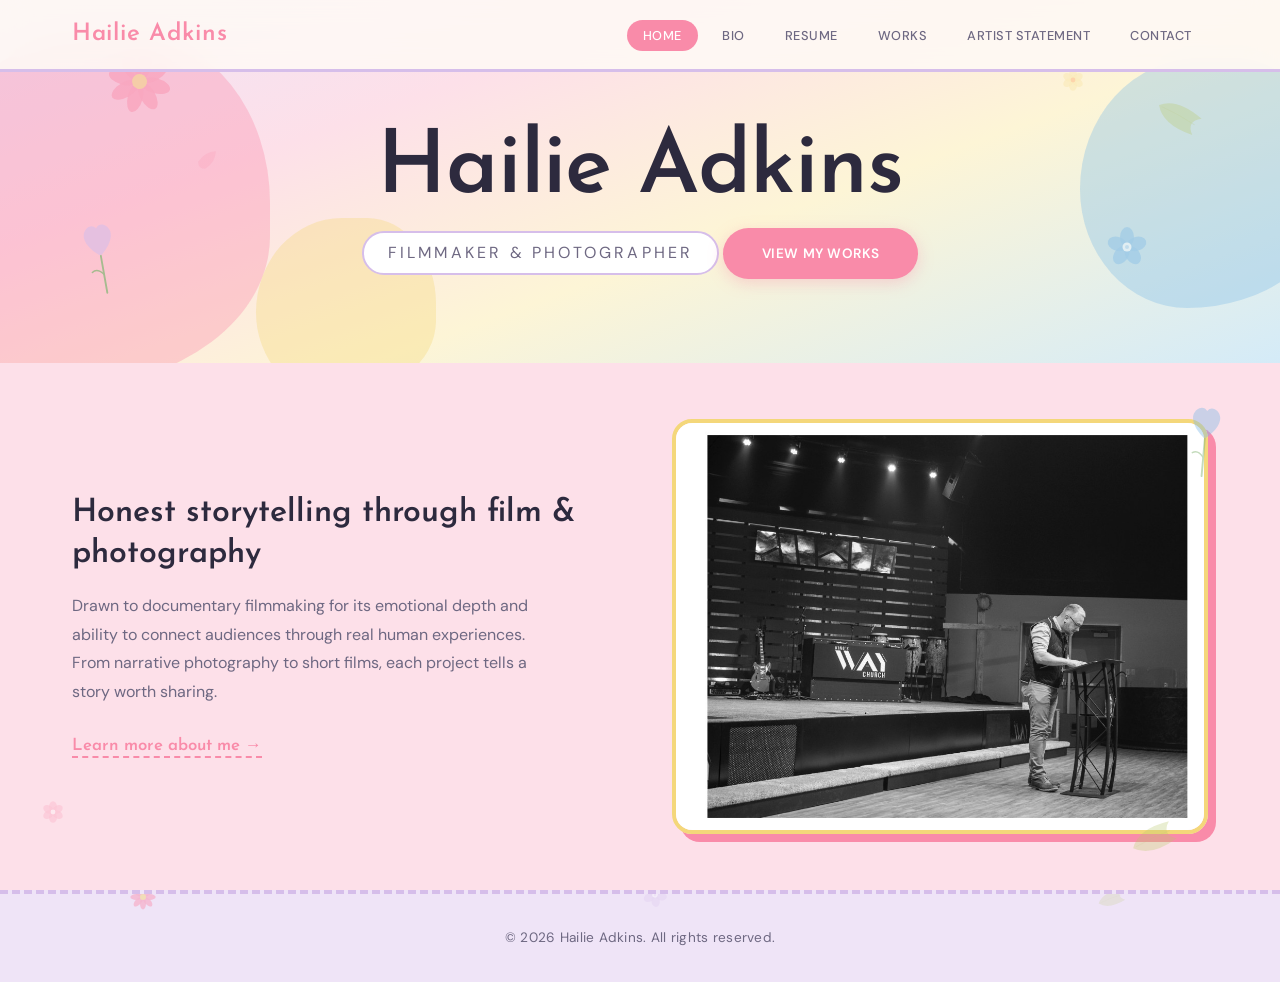
==== index.html @ 9c1417a9 "Initial commit: Hailie Adkins portfolio site Made-with: Cursor" ====
<!DOCTYPE html>
<html lang="en">
<head>
    <meta charset="UTF-8">
    <meta name="viewport" content="width=device-width, initial-scale=1.0">
    <title>Hailie Adkins — Portfolio</title>
    <link rel="preconnect" href="https://fonts.googleapis.com">
    <link rel="preconnect" href="https://fonts.gstatic.com" crossorigin>
    <link href="https://fonts.googleapis.com/css2?family=DM+Sans:wght@300;400;500;600&family=Josefin+Sans:wght@300;400;500;600;700&family=Lora:ital,wght@0,400;0,500;0,600;1,400&display=swap" rel="stylesheet">
    <link rel="icon" type="image/png" href="images/favicon.png">
    <link rel="stylesheet" href="css/style.css">
</head>
<body>
    <nav class="nav" id="main-nav">
        <div class="nav__inner">
            <a href="index.html" class="nav__logo">Hailie Adkins</a>
            <button class="nav__toggle" id="nav-toggle" aria-label="Toggle navigation">
                <span></span><span></span><span></span>
            </button>
            <ul class="nav__links" id="nav-links">
                <li><a href="index.html" class="active">Home</a></li>
                <li><a href="bio.html">Bio</a></li>
                <li><a href="resume.html">Resume</a></li>
                <li><a href="works.html">Works</a></li>
                <li><a href="artist-statement.html">Artist Statement</a></li>
                <li><a href="contact.html">Contact</a></li>
            </ul>
        </div>
    </nav>

    <main class="main">
        <section class="hero">
            <div class="blob blob--pink hero__blob-1"></div>
            <div class="blob blob--sky hero__blob-2"></div>
            <div class="blob blob--butter hero__blob-3"></div>
            <div class="hero__content">
                <h1 class="hero__title">Hailie Adkins</h1>
                <p class="hero__subtitle">Filmmaker &amp; Photographer</p>
                <a href="works.html" class="btn btn--primary">View My Works</a>
            </div>
        </section>

        <section class="section section--pink home-intro">
            <div class="container">
                <div class="home-intro__grid">
                    <div class="home-intro__text">
                        <h2>Honest storytelling through film &amp; photography</h2>
                        <p>Drawn to documentary filmmaking for its emotional depth and ability to connect audiences through real human experiences. From narrative photography to short films, each project tells a story worth sharing.</p>
                        <a href="bio.html" class="link-arrow">Learn more about me &rarr;</a>
                    </div>
                    <div class="home-intro__image">
                        <img src="images/featured.png" alt="Little Shop of Horrors — Hailie Adkins" class="home-featured-img">
                    </div>
                </div>
            </div>
        </section>
    </main>

    <footer class="footer">
        <div class="footer__inner">
            <p>&copy; 2026 Hailie Adkins. All rights reserved.</p>
        </div>
    </footer>

    <script src="js/main.js"></script>
    <script src="js/florals.js"></script>
</body>
</html>
---- css/style.css ----
/* ============================================
   RESET & BASE
   ============================================ */
*,
*::before,
*::after {
    margin: 0;
    padding: 0;
    box-sizing: border-box;
}

:root {
    --sky: #7FB9E6;
    --lavender: #D6BEEA;
    --butter: #F4D77A;
    --matcha: #B7C96A;
    --pink: #F98BA9;
    --tangerine: #FF8F45;

    --sky-light: #d4ebf8;
    --lavender-light: #efe4f7;
    --butter-light: #fdf5d6;
    --matcha-light: #e4edcc;
    --pink-light: #fde0e9;

    --color-bg: #fef9f4;
    --color-surface: #ffffff;
    --color-text: #2d2a3e;
    --color-text-muted: #6e6882;
    --color-border: #e8d5f5;

    --font-sans: 'DM Sans', -apple-system, BlinkMacSystemFont, sans-serif;
    --font-serif: 'Lora', Georgia, serif;
    --font-display: 'Josefin Sans', sans-serif;

    --nav-height: 72px;
    --container-max: 1200px;
    --container-narrow: 800px;
    --radius: 20px;
    --radius-sm: 12px;
    --radius-pill: 50px;

    --transition: 0.3s cubic-bezier(0.4, 0, 0.2, 1);
}

html {
    font-size: 16px;
    scroll-behavior: smooth;
}

body {
    font-family: var(--font-sans);
    color: var(--color-text);
    background-color: var(--color-bg);
    line-height: 1.7;
    -webkit-font-smoothing: antialiased;
}

img {
    max-width: 100%;
    display: block;
}

a {
    color: var(--color-text);
    text-decoration: none;
    transition: color var(--transition);
}

h1, h2, h3, h4 {
    font-family: var(--font-serif);
    font-weight: 400;
    line-height: 1.3;
}

/* ============================================
   UTILITIES
   ============================================ */
.container {
    width: 100%;
    max-width: var(--container-max);
    margin: 0 auto;
    padding: 0 2rem;
}

.section {
    padding: 3.5rem 0;
}

.btn {
    display: inline-block;
    padding: 0.9rem 2.4rem;
    font-family: var(--font-sans);
    font-size: 0.85rem;
    font-weight: 600;
    letter-spacing: 0.04em;
    text-transform: uppercase;
    border: none;
    cursor: pointer;
    border-radius: var(--radius-pill);
    transition: all var(--transition);
}

.btn--primary {
    background: var(--pink);
    color: #fff;
    box-shadow: 0 4px 15px rgba(249, 139, 169, 0.35);
}

.btn--primary:hover {
    background: #e87a98;
    color: #fff;
    transform: translateY(-2px);
    box-shadow: 0 6px 20px rgba(249, 139, 169, 0.45);
}

.link-arrow {
    font-family: var(--font-display);
    font-size: 1.05rem;
    font-weight: 600;
    color: var(--pink);
    border-bottom: 2px dashed var(--pink);
    padding-bottom: 2px;
}

.link-arrow:hover {
    color: #e87a98;
    border-bottom-color: #e87a98;
}

/* ============================================
   DECORATIVE BLOBS (CSS only)
   ============================================ */
.blob {
    position: absolute;
    border-radius: 50% 40% 60% 45% / 55% 50% 45% 50%;
    opacity: 0.35;
    pointer-events: none;
    z-index: 0;
}

.blob--pink { background: var(--pink); }
.blob--sky { background: var(--sky); }
.blob--butter { background: var(--butter); }
.blob--lavender { background: var(--lavender); }
.blob--matcha { background: var(--matcha); }

/* ============================================
   DECORATIVE FLORALS
   ============================================ */
.floral {
    position: absolute;
    pointer-events: none;
    z-index: 0;
}

.floral svg {
    display: block;
}

/* Sizes */
.floral--sm { width: 30px; height: 30px; }
.floral--md { width: 50px; height: 50px; }
.floral--lg { width: 75px; height: 75px; }
.floral--xl { width: 100px; height: 100px; }

.floral--sm svg,
.floral--md svg,
.floral--lg svg,
.floral--xl svg {
    width: 100%;
    height: 100%;
}

/* Gentle float animation */
.floral--float {
    animation: floralFloat 6s ease-in-out infinite;
}

.floral--float-delay {
    animation: floralFloat 7s ease-in-out infinite 2s;
}

.floral--float-slow {
    animation: floralFloat 9s ease-in-out infinite 1s;
}

@keyframes floralFloat {
    0%, 100% { transform: translate(0, 0) rotate(0deg); }
    25% { transform: translate(4px, -8px) rotate(5deg); }
    50% { transform: translate(-3px, -4px) rotate(-3deg); }
    75% { transform: translate(5px, -6px) rotate(4deg); }
}

/* Spin variant for daisies */
.floral--spin {
    animation: floralSpin 20s linear infinite;
}

@keyframes floralSpin {
    from { transform: rotate(0deg); }
    to { transform: rotate(360deg); }
}

/* Opacity variants */
.floral--faint { opacity: 0.3; }
.floral--soft { opacity: 0.5; }
.floral--vivid { opacity: 0.75; }

/* ============================================
   NAVIGATION
   ============================================ */
.nav {
    position: fixed;
    top: 0;
    left: 0;
    right: 0;
    height: var(--nav-height);
    background: rgba(254, 249, 244, 0.9);
    backdrop-filter: blur(14px);
    -webkit-backdrop-filter: blur(14px);
    border-bottom: 3px solid var(--lavender);
    z-index: 1000;
}

.nav__inner {
    max-width: var(--container-max);
    margin: 0 auto;
    padding: 0 2rem;
    height: 100%;
    display: flex;
    align-items: center;
    justify-content: space-between;
}

.nav__logo {
    font-family: var(--font-display);
    font-size: 1.5rem;
    font-weight: 600;
    letter-spacing: 0.03em;
    color: var(--pink);
}

.nav__logo:hover {
    color: #e87a98;
}

.nav__links {
    list-style: none;
    display: flex;
    gap: 0.5rem;
}

.nav__links a {
    font-size: 0.8rem;
    font-weight: 500;
    letter-spacing: 0.04em;
    text-transform: uppercase;
    color: var(--color-text-muted);
    padding: 0.45rem 1rem;
    border-radius: var(--radius-pill);
    transition: all var(--transition);
}

.nav__links a:hover {
    background: var(--pink-light);
    color: var(--color-text);
}

.nav__links a.active {
    background: var(--pink);
    color: #fff;
}

.nav__toggle {
    display: none;
    background: none;
    border: none;
    cursor: pointer;
    width: 28px;
    height: 20px;
    position: relative;
    z-index: 1001;
}

.nav__toggle span {
    display: block;
    width: 100%;
    height: 2px;
    background: var(--color-text);
    border-radius: 2px;
    position: absolute;
    left: 0;
    transition: all var(--transition);
}

.nav__toggle span:nth-child(1) { top: 0; }
.nav__toggle span:nth-child(2) { top: 50%; transform: translateY(-50%); }
.nav__toggle span:nth-child(3) { bottom: 0; }

.nav__toggle.open span:nth-child(1) {
    top: 50%;
    transform: translateY(-50%) rotate(45deg);
}
.nav__toggle.open span:nth-child(2) { opacity: 0; }
.nav__toggle.open span:nth-child(3) {
    bottom: 50%;
    transform: translateY(50%) rotate(-45deg);
}

/* ============================================
   HERO
   ============================================ */
.hero {
    display: flex;
    align-items: center;
    justify-content: center;
    text-align: center;
    padding: calc(var(--nav-height) + 3rem) 2rem 3rem;
    position: relative;
    overflow: hidden;
    background: linear-gradient(160deg, var(--lavender-light) 0%, var(--pink-light) 30%, var(--butter-light) 60%, var(--sky-light) 100%);
}

.hero__blob-1 {
    width: 350px;
    height: 350px;
    top: 10%;
    left: -80px;
    animation: floatBlob 8s ease-in-out infinite;
}

.hero__blob-2 {
    width: 250px;
    height: 250px;
    bottom: 15%;
    right: -50px;
    animation: floatBlob 10s ease-in-out infinite reverse;
}

.hero__blob-3 {
    width: 180px;
    height: 180px;
    top: 60%;
    left: 20%;
    animation: floatBlob 12s ease-in-out infinite 2s;
}

@keyframes floatBlob {
    0%, 100% { transform: translate(0, 0) rotate(0deg); }
    33% { transform: translate(20px, -15px) rotate(5deg); }
    66% { transform: translate(-10px, 10px) rotate(-3deg); }
}

.hero__content {
    position: relative;
    z-index: 1;
}

.hero__title {
    font-family: var(--font-display);
    font-size: clamp(3rem, 8vw, 5.5rem);
    font-weight: 600;
    color: var(--color-text);
    margin-bottom: 0.4rem;
    line-height: 1.15;
    letter-spacing: -0.01em;
}

.hero__subtitle {
    font-family: var(--font-sans);
    font-size: 1rem;
    color: var(--color-text-muted);
    letter-spacing: 0.2em;
    text-transform: uppercase;
    font-weight: 400;
    margin-bottom: 2.5rem;
    background: var(--color-surface);
    display: inline-block;
    padding: 0.4rem 1.5rem;
    border-radius: var(--radius-pill);
    border: 2px solid var(--lavender);
}

/* ============================================
   COLORED SECTIONS
   ============================================ */
.section--pink {
    background: var(--pink-light);
}

.section--sky {
    background: var(--sky-light);
}

.section--lavender {
    background: var(--lavender-light);
}

.section--butter {
    background: var(--butter-light);
}

.section--matcha {
    background: var(--matcha-light);
}

/* ============================================
   HOME INTRO
   ============================================ */
.home-intro {
    position: relative;
    overflow: hidden;
}

.home-intro__grid {
    display: grid;
    grid-template-columns: 1fr 1fr;
    gap: 4rem;
    align-items: center;
}

.home-intro__text h2 {
    font-family: var(--font-display);
    font-size: 2rem;
    font-weight: 600;
    margin-bottom: 1rem;
    color: var(--color-text);
}

.home-intro__text p {
    color: var(--color-text-muted);
    margin-bottom: 1.5rem;
    max-width: 480px;
    font-size: 1rem;
    line-height: 1.8;
}

.home-featured-img {
    width: 100%;
    border-radius: var(--radius);
    object-fit: cover;
    max-height: 500px;
    border: 4px solid var(--butter);
    box-shadow: 8px 8px 0 var(--pink);
}

/* ============================================
   PAGE HEADER
   ============================================ */
.page-header {
    padding-top: calc(var(--nav-height) + 3rem);
    padding-bottom: 1rem;
    text-align: center;
    position: relative;
    overflow: hidden;
}

.page-header h1 {
    font-family: var(--font-display);
    font-size: clamp(2.4rem, 5vw, 3.5rem);
    font-weight: 600;
    letter-spacing: 0.01em;
    color: var(--color-text);
    position: relative;
    z-index: 1;
    display: inline-block;
}

.page-header h1::after {
    content: '';
    position: absolute;
    bottom: 5px;
    left: -5%;
    width: 110%;
    height: 14px;
    background: var(--butter);
    border-radius: 4px;
    z-index: -1;
    opacity: 0.7;
}

/* ============================================
   BIO
   ============================================ */
.bio-layout {
    display: grid;
    grid-template-columns: 1fr 1.4fr;
    gap: 4rem;
    align-items: stretch;
}

.bio-layout__image {
    display: flex;
}

.bio-portrait-img {
    width: 100%;
    height: 100%;
    border-radius: var(--radius);
    object-fit: cover;
    border: 4px solid var(--lavender);
    box-shadow: 8px 8px 0 var(--sky);
}

.bio-layout__text {
    background: var(--color-surface);
    padding: 2.5rem;
    border-radius: var(--radius);
    border: 2px solid var(--lavender);
}

.bio-layout__text p {
    margin-bottom: 1.2rem;
    color: var(--color-text-muted);
    line-height: 1.8;
}

.bio-lead {
    font-size: 1.15rem;
    color: var(--color-text) !important;
    line-height: 1.8;
}

/* ============================================
   RESUME
   ============================================ */
.resume-container {
    max-width: var(--container-narrow);
}

.resume-section {
    margin-bottom: 3rem;
    background: var(--color-surface);
    padding: 2rem 2.5rem;
    border-radius: var(--radius);
    border: 2px solid var(--color-border);
}

.resume-section:nth-child(1) { border-color: var(--sky); }
.resume-section:nth-child(2) { border-color: var(--pink); }
.resume-section:nth-child(3) { border-color: var(--butter); }
.resume-section:nth-child(4) { border-color: var(--matcha); }
.resume-section:nth-child(5) { border-color: var(--lavender); }

.resume-section h2 {
    font-family: var(--font-display);
    font-size: 1.6rem;
    font-weight: 600;
    margin-bottom: 1.5rem;
    padding-bottom: 0.75rem;
    border-bottom: 3px dashed var(--lavender);
}

.resume-item {
    margin-bottom: 1.8rem;
}

.resume-item:last-child {
    margin-bottom: 0;
}

.resume-item__header {
    display: flex;
    justify-content: space-between;
    align-items: baseline;
    flex-wrap: wrap;
    gap: 0.5rem;
}

.resume-item__header h3 {
    font-family: var(--font-sans);
    font-size: 1rem;
    font-weight: 600;
}

.resume-item__date {
    font-size: 0.82rem;
    color: #fff;
    background: var(--lavender);
    padding: 0.15rem 0.7rem;
    border-radius: var(--radius-pill);
}

.resume-item__org {
    font-size: 0.88rem;
    color: var(--color-text-muted);
    margin-bottom: 0.3rem;
}

.resume-item p:last-child {
    font-size: 0.9rem;
    color: var(--color-text-muted);
}

.resume-list {
    list-style: none;
    padding: 0;
    margin: 0.5rem 0 0;
}

.resume-list li {
    position: relative;
    padding-left: 1.2rem;
    font-size: 0.9rem;
    color: var(--color-text-muted);
    line-height: 1.7;
}

.resume-list li::before {
    content: "•";
    position: absolute;
    left: 0;
    color: var(--pink);
    font-weight: 600;
}

.skills-grid {
    display: flex;
    flex-wrap: wrap;
    gap: 0.6rem;
}

.skill-tag {
    padding: 0.45rem 1.1rem;
    font-size: 0.82rem;
    font-weight: 500;
    letter-spacing: 0.02em;
    border-radius: var(--radius-pill);
    color: var(--color-text);
}

.skill-tag:nth-child(5n+1) { background: var(--sky-light); border: 2px solid var(--sky); }
.skill-tag:nth-child(5n+2) { background: var(--pink-light); border: 2px solid var(--pink); }
.skill-tag:nth-child(5n+3) { background: var(--butter-light); border: 2px solid var(--butter); }
.skill-tag:nth-child(5n+4) { background: var(--matcha-light); border: 2px solid var(--matcha); }
.skill-tag:nth-child(5n+5) { background: var(--lavender-light); border: 2px solid var(--lavender); }

/* ============================================
   WORKS PAGE
   ============================================ */
.works-tabs {
    display: flex;
    gap: 0.5rem;
    margin-bottom: 3rem;
    justify-content: center;
}

.works-tab {
    padding: 0.7rem 2rem;
    background: var(--color-surface);
    border: 2px solid var(--lavender);
    font-family: var(--font-display);
    font-size: 1.05rem;
    font-weight: 600;
    letter-spacing: 0.03em;
    color: var(--color-text-muted);
    cursor: pointer;
    border-radius: var(--radius-pill);
    transition: all var(--transition);
}

.works-tab:hover {
    background: var(--lavender-light);
    color: var(--color-text);
}

.works-tab.active {
    background: var(--lavender);
    color: #fff;
    border-color: var(--lavender);
}

.works-panel {
    display: none;
}

.works-panel.active {
    display: block;
}

/* Gallery Grid — Polaroid Style */
.gallery-grid {
    display: flex;
    flex-wrap: wrap;
    gap: 3rem;
    justify-content: center;
    padding: 1rem 0;
}

.gallery-card {
    cursor: pointer;
    background: #fff;
    padding: 12px 12px 0 12px;
    width: 320px;
    border: none;
    border-radius: 4px;
    box-shadow:
        0 1px 3px rgba(0,0,0,0.08),
        0 6px 20px rgba(0,0,0,0.06);
    transition: all var(--transition);
    position: relative;
}

.gallery-card:nth-child(1) {
    transform: rotate(-2deg);
}

.gallery-card:nth-child(2) {
    transform: rotate(1.5deg);
}

.gallery-card:hover {
    transform: rotate(0deg) translateY(-8px) scale(1.02);
    box-shadow:
        0 4px 8px rgba(0,0,0,0.1),
        0 16px 40px rgba(0,0,0,0.12);
}

.gallery-card__image {
    overflow: hidden;
    border-radius: 2px;
}

.gallery-card__image img {
    width: 100%;
    height: 280px;
    object-fit: cover;
    display: block;
    transition: transform var(--transition);
}

.gallery-card:hover .gallery-card__image img {
    transform: scale(1.03);
}

.gallery-card__info {
    padding: 1rem 0.3rem 1.4rem;
    text-align: center;
    min-height: 80px;
}

.gallery-card__info h3 {
    font-family: var(--font-display);
    font-size: 1.05rem;
    font-weight: 600;
    margin-bottom: 0.25rem;
    color: var(--color-text);
}

.gallery-card__info p {
    font-size: 0.8rem;
    color: var(--color-text-muted);
    line-height: 1.5;
}

.gallery-card.active {
    box-shadow:
        0 0 0 3px var(--pink),
        0 8px 30px rgba(249, 139, 169, 0.25);
}

/* Gallery Viewer (inline expand) */
.gallery-viewer {
    display: none;
    margin-top: 2.5rem;
    padding: 2rem;
    background: var(--color-surface);
    border: 3px solid var(--sky);
    border-radius: var(--radius);
    position: relative;
    animation: fadeSlideDown 0.4s ease;
}

.gallery-viewer.open {
    display: block;
}

@keyframes fadeSlideDown {
    from { opacity: 0; transform: translateY(-10px); }
    to { opacity: 1; transform: translateY(0); }
}

.gallery-viewer__close {
    position: absolute;
    top: 0.8rem;
    right: 1rem;
    background: var(--pink);
    border: none;
    width: 36px;
    height: 36px;
    border-radius: 50%;
    font-size: 1.3rem;
    cursor: pointer;
    color: #fff;
    display: flex;
    align-items: center;
    justify-content: center;
    transition: all var(--transition);
}

.gallery-viewer__close:hover {
    background: #e87a98;
    transform: rotate(90deg);
}

.gallery-viewer__title {
    font-family: var(--font-display);
    font-size: 1.4rem;
    font-weight: 600;
    margin-bottom: 1.2rem;
}

.gallery-viewer__images {
    display: flex;
    flex-wrap: wrap;
    gap: 1.5rem;
    justify-content: center;
}

.gallery-viewer__images .polaroid-thumb {
    background: #fff;
    padding: 6px 6px 28px 6px;
    border-radius: 3px;
    box-shadow: 0 2px 8px rgba(0,0,0,0.08);
    cursor: pointer;
    transition: all var(--transition);
    width: 170px;
    flex-shrink: 0;
}

.gallery-viewer__images .polaroid-thumb:nth-child(odd) {
    transform: rotate(-1.5deg);
}

.gallery-viewer__images .polaroid-thumb:nth-child(even) {
    transform: rotate(1deg);
}

.gallery-viewer__images .polaroid-thumb:hover {
    transform: rotate(0deg) scale(1.05);
    box-shadow: 0 6px 20px rgba(0,0,0,0.15);
}

.gallery-viewer__images .polaroid-thumb img {
    width: 100%;
    height: 155px;
    object-fit: cover;
    display: block;
    border-radius: 2px;
}

/* Film Grid — Film Strip Style */
.film-grid {
    display: flex;
    flex-wrap: wrap;
    gap: 2.5rem;
    justify-content: center;
}

.film-card {
    cursor: pointer;
    background: #1a1a1a;
    border-radius: 6px;
    overflow: hidden;
    width: 300px;
    transition: all var(--transition);
    box-shadow: 0 4px 20px rgba(0,0,0,0.2);
    position: relative;
}

.film-card:hover {
    transform: translateY(-6px);
    box-shadow: 0 12px 35px rgba(0,0,0,0.3);
}

/* Sprocket holes along top and bottom */
.film-card::before,
.film-card::after {
    content: '';
    position: absolute;
    left: 0;
    right: 0;
    height: 18px;
    z-index: 2;
    background:
        repeating-linear-gradient(
            90deg,
            transparent 0px,
            transparent 14px,
            #1a1a1a 14px,
            #1a1a1a 18px,
            transparent 18px,
            transparent 22px,
            rgba(255,255,255,0.12) 22px,
            rgba(255,255,255,0.12) 30px,
            transparent 30px,
            transparent 34px,
            #1a1a1a 34px,
            #1a1a1a 38px,
            transparent 38px,
            transparent 52px
        );
}

.film-card::before {
    top: 0;
}

.film-card::after {
    bottom: 0;
}

.film-card__thumbnail {
    position: relative;
    overflow: hidden;
    margin: 18px 16px 0 16px;
    border-radius: 3px;
}

.film-card__thumbnail img {
    width: 100%;
    height: 180px;
    object-fit: cover;
    display: block;
    transition: transform var(--transition);
}

.film-card:hover .film-card__thumbnail img {
    transform: scale(1.05);
}

.film-card__play {
    position: absolute;
    top: 50%;
    left: 50%;
    transform: translate(-50%, -50%);
    width: 50px;
    height: 50px;
    background: var(--pink);
    color: #fff;
    border-radius: 50%;
    display: flex;
    align-items: center;
    justify-content: center;
    font-size: 1rem;
    opacity: 0;
    transition: all var(--transition);
    box-shadow: 0 4px 15px rgba(249, 139, 169, 0.5);
    z-index: 3;
}

.film-card:hover .film-card__play {
    opacity: 1;
}

.film-card__info {
    padding: 0.8rem 1.2rem 2rem;
    color: #e0e0e0;
}

.film-card__info h3 {
    font-family: var(--font-display);
    font-size: 1.05rem;
    font-weight: 600;
    margin-bottom: 0.15rem;
    color: #fff;
}

.film-card__year {
    font-size: 0.72rem;
    color: #1a1a1a;
    background: var(--butter);
    padding: 0.15rem 0.6rem;
    border-radius: var(--radius-pill);
    font-weight: 600;
}

.film-card__info p {
    font-size: 0.8rem;
    color: #aaa;
    margin-top: 0.4rem;
}

.film-card__role {
    font-size: 0.75rem;
    color: #888;
    font-style: italic;
}

.film-card.active {
    box-shadow:
        0 0 0 3px var(--pink),
        0 8px 30px rgba(249, 139, 169, 0.3);
}

/* Film Viewer (inline expand) */
.film-viewer {
    display: none;
    margin-top: 2.5rem;
    padding: 2rem;
    background: var(--color-surface);
    border: 3px solid var(--butter);
    border-radius: var(--radius);
    position: relative;
    animation: fadeSlideDown 0.4s ease;
}

.film-viewer.open {
    display: block;
}

.film-viewer__close {
    position: absolute;
    top: 0.8rem;
    right: 1rem;
    background: var(--pink);
    border: none;
    width: 36px;
    height: 36px;
    border-radius: 50%;
    font-size: 1.3rem;
    cursor: pointer;
    color: #fff;
    display: flex;
    align-items: center;
    justify-content: center;
    transition: all var(--transition);
}

.film-viewer__close:hover {
    background: #e87a98;
    transform: rotate(90deg);
}

.film-viewer__title {
    font-family: var(--font-display);
    font-size: 1.4rem;
    font-weight: 600;
    margin-bottom: 0.3rem;
}

.film-viewer__description {
    color: var(--color-text-muted);
    margin-bottom: 1.2rem;
}

.film-viewer__embed video {
    width: 100%;
    max-width: 800px;
    border-radius: var(--radius-sm);
    border: 3px solid var(--lavender);
}

/* ============================================
   ARTIST STATEMENT
   ============================================ */
.statement-container {
    max-width: var(--container-narrow);
}

.statement-quote {
    font-family: var(--font-serif);
    font-size: 1.6rem;
    font-style: italic;
    color: var(--color-text);
    background: var(--color-surface);
    border: 3px solid var(--pink);
    border-radius: var(--radius);
    padding: 2rem 2.5rem;
    margin-bottom: 2.5rem;
    position: relative;
    box-shadow: 6px 6px 0 var(--pink-light);
}

.statement-body {
    background: var(--color-surface);
    padding: 2.5rem;
    border-radius: var(--radius);
    border: 2px solid var(--lavender);
}

.statement-body p {
    color: var(--color-text-muted);
    margin-bottom: 1.5rem;
    font-size: 1.02rem;
    line-height: 1.9;
    text-indent: 2rem;
}

.statement-body p:last-child {
    margin-bottom: 0;
}

/* ============================================
   CONTACT
   ============================================ */
.contact-layout {
    display: grid;
    grid-template-columns: 1fr 1.2fr;
    gap: 3rem;
    align-items: start;
}

.contact-info {
    background: var(--color-surface);
    padding: 2.5rem;
    border-radius: var(--radius);
    border: 3px solid var(--sky);
    box-shadow: 6px 6px 0 var(--sky-light);
}

.contact-info h2 {
    font-family: var(--font-display);
    font-size: 1.8rem;
    font-weight: 600;
    margin-bottom: 0.8rem;
}

.contact-info > p {
    color: var(--color-text-muted);
    margin-bottom: 2rem;
}

.contact-details {
    display: flex;
    flex-direction: column;
    gap: 1.2rem;
}

.contact-detail strong {
    display: block;
    font-size: 0.75rem;
    letter-spacing: 0.08em;
    text-transform: uppercase;
    color: #fff;
    background: var(--lavender);
    display: inline-block;
    padding: 0.1rem 0.6rem;
    border-radius: var(--radius-pill);
    margin-bottom: 0.3rem;
    font-family: var(--font-sans);
}

.contact-detail a,
.contact-detail span {
    font-size: 0.95rem;
}

.contact-form {
    background: var(--color-surface);
    padding: 2.5rem;
    border-radius: var(--radius);
    border: 3px solid var(--pink);
    box-shadow: 6px 6px 0 var(--pink-light);
    display: flex;
    flex-direction: column;
    gap: 1.3rem;
}

.form-group {
    display: flex;
    flex-direction: column;
    gap: 0.4rem;
}

.form-group label {
    font-size: 0.78rem;
    font-weight: 600;
    letter-spacing: 0.05em;
    text-transform: uppercase;
    color: var(--color-text-muted);
}

.form-group input,
.form-group textarea {
    padding: 0.8rem 1.1rem;
    border: 2px solid var(--color-border);
    border-radius: var(--radius-sm);
    background: var(--color-bg);
    font-family: var(--font-sans);
    font-size: 0.95rem;
    color: var(--color-text);
    transition: border-color var(--transition), box-shadow var(--transition);
    outline: none;
}

.form-group input:focus,
.form-group textarea:focus {
    border-color: var(--pink);
    box-shadow: 0 0 0 4px var(--pink-light);
}

.form-group textarea {
    resize: vertical;
}

.form-success {
    padding: 1rem 1.4rem;
    background: var(--matcha-light);
    border: 2px solid var(--matcha);
    border-radius: var(--radius-sm);
    color: #2d6a4f;
    font-weight: 500;
    font-size: 0.95rem;
    text-align: center;
    display: none;
}

.form-success.visible {
    display: block;
    animation: fadeIn 0.4s ease;
}

@keyframes fadeIn {
    from { opacity: 0; transform: translateY(-8px); }
    to { opacity: 1; transform: translateY(0); }
}

/* ============================================
   LIGHTBOX
   ============================================ */
.lightbox {
    display: none;
    position: fixed;
    top: 0;
    left: 0;
    width: 100%;
    height: 100%;
    background: rgba(0, 0, 0, 0.85);
    z-index: 2000;
    align-items: center;
    justify-content: center;
    cursor: zoom-out;
    animation: fadeIn 0.25s ease;
}

.lightbox.open {
    display: flex;
}

@keyframes fadeIn {
    from { opacity: 0; }
    to { opacity: 1; }
}

.lightbox__img {
    max-width: 90vw;
    max-height: 90vh;
    object-fit: contain;
    border-radius: var(--radius-sm);
    box-shadow: 0 0 60px rgba(0,0,0,0.4);
    animation: zoomIn 0.3s ease;
}

@keyframes zoomIn {
    from { transform: scale(0.9); opacity: 0; }
    to { transform: scale(1); opacity: 1; }
}

.lightbox__close {
    position: absolute;
    top: 1.5rem;
    right: 1.5rem;
    background: var(--pink);
    border: none;
    width: 44px;
    height: 44px;
    border-radius: 50%;
    font-size: 1.5rem;
    cursor: pointer;
    color: #fff;
    display: flex;
    align-items: center;
    justify-content: center;
    transition: all var(--transition);
    z-index: 2001;
}

.lightbox__close:hover {
    background: #e87a98;
    transform: rotate(90deg);
}

.lightbox__nav {
    position: absolute;
    top: 50%;
    transform: translateY(-50%);
    background: rgba(255,255,255,0.2);
    border: none;
    width: 50px;
    height: 50px;
    border-radius: 50%;
    font-size: 1.4rem;
    cursor: pointer;
    color: #fff;
    display: flex;
    align-items: center;
    justify-content: center;
    transition: all var(--transition);
}

.lightbox__nav:hover {
    background: rgba(255,255,255,0.35);
}

.lightbox__prev { left: 1.5rem; }
.lightbox__next { right: 1.5rem; }

/* ============================================
   FOOTER
   ============================================ */
.footer {
    padding: 2rem 0;
    background: var(--lavender-light);
    border-top: 4px dashed var(--lavender);
}

.footer__inner {
    max-width: var(--container-max);
    margin: 0 auto;
    padding: 0 2rem;
    text-align: center;
}

.footer p {
    font-family: var(--font-sans);
    font-size: 0.85rem;
    letter-spacing: 0.02em;
    color: var(--color-text-muted);
}

/* ============================================
   RESPONSIVE
   ============================================ */
@media (max-width: 900px) {
    .home-intro__grid {
        grid-template-columns: 1fr;
        gap: 2.5rem;
    }

    .bio-layout {
        grid-template-columns: 1fr;
        gap: 2.5rem;
    }

    .contact-layout {
        grid-template-columns: 1fr;
        gap: 2rem;
    }

    .gallery-card,
    .film-card {
        width: 280px;
    }
}

@media (max-width: 680px) {
    .nav__toggle {
        display: block;
    }

    .nav__links {
        position: fixed;
        top: 0;
        right: 0;
        width: 280px;
        height: 100vh;
        background: var(--color-bg);
        flex-direction: column;
        padding: 6rem 2rem 2rem;
        gap: 0.5rem;
        transform: translateX(100%);
        transition: transform var(--transition);
        border-left: 3px solid var(--lavender);
        z-index: 1000;
    }

    .nav__links.open {
        transform: translateX(0);
    }

    .nav__links a {
        font-size: 0.9rem;
        padding: 0.6rem 1rem;
    }

    .gallery-card,
    .film-card {
        width: 100%;
        max-width: 320px;
    }

    .gallery-card:nth-child(1),
    .gallery-card:nth-child(2) {
        transform: none;
    }

    .gallery-viewer__images .polaroid-thumb {
        width: 140px;
    }

    .section {
        padding: 3rem 0;
    }

    .lightbox__nav {
        width: 40px;
        height: 40px;
    }

    .lightbox__prev { left: 0.5rem; }
    .lightbox__next { right: 0.5rem; }
}
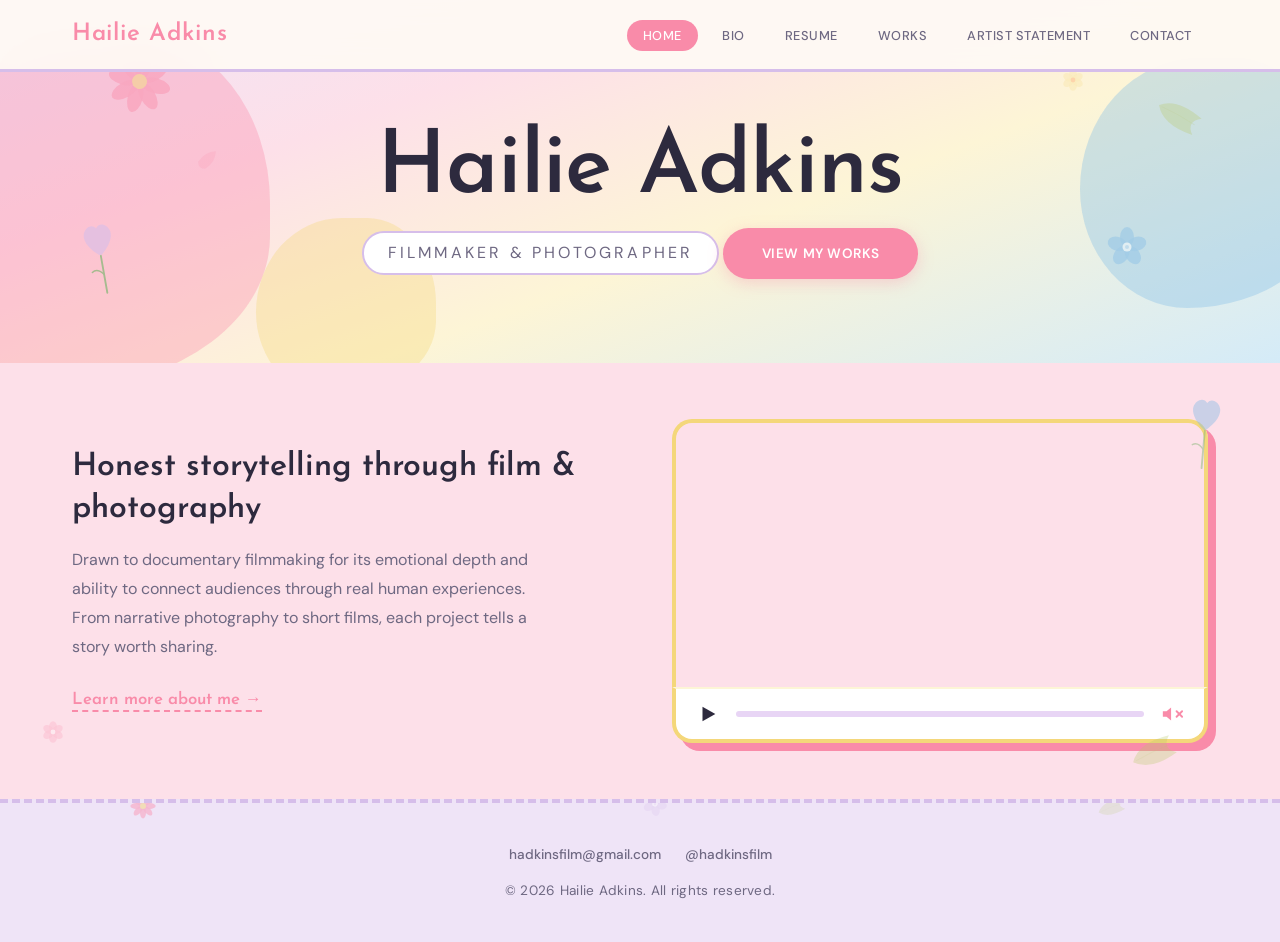
==== commit 26446cc7: "QoL update: fade-in animations, scroll-to-top, OG meta tags, footer social links, lazy loading, hove" ====
--- a/index.html
+++ b/index.html
@@ -4,6 +4,10 @@
     <meta charset="UTF-8">
     <meta name="viewport" content="width=device-width, initial-scale=1.0">
     <title>Hailie Adkins — Portfolio</title>
+    <meta name="description" content="Hailie Adkins — filmmaker and photographer based in Ashland, KY. Documentary, narrative, and photography portfolio.">
+    <meta property="og:title" content="Hailie Adkins — Portfolio">
+    <meta property="og:description" content="Filmmaker and photographer based in Ashland, KY. View my documentary, narrative, and photography work.">
+    <meta property="og:type" content="website">
     <link rel="preconnect" href="https://fonts.googleapis.com">
     <link rel="preconnect" href="https://fonts.gstatic.com" crossorigin>
     <link href="https://fonts.googleapis.com/css2?family=DM+Sans:wght@300;400;500;600&family=Josefin+Sans:wght@300;400;500;600;700&family=Lora:ital,wght@0,400;0,500;0,600;1,400&display=swap" rel="stylesheet">
@@ -40,7 +44,7 @@
             </div>
         </section>
 
-        <section class="section section--pink home-intro">
+        <section class="section section--pink home-intro fade-in">
             <div class="container">
                 <div class="home-intro__grid">
                     <div class="home-intro__text">
@@ -48,21 +52,94 @@
                         <p>Drawn to documentary filmmaking for its emotional depth and ability to connect audiences through real human experiences. From narrative photography to short films, each project tells a story worth sharing.</p>
                         <a href="bio.html" class="link-arrow">Learn more about me &rarr;</a>
                     </div>
-                    <div class="home-intro__image">
-                        <img src="images/featured.png" alt="Little Shop of Horrors — Hailie Adkins" class="home-featured-img">
+                    <div class="home-intro__video">
+                        <video id="home-reel" src="images/website_reel.mov" autoplay muted loop playsinline class="home-reel"></video>
+                        <div class="reel-controls">
+                            <button class="reel-btn" id="reel-playpause" aria-label="Play/Pause">
+                                <svg class="reel-icon reel-icon--pause" viewBox="0 0 24 24" fill="currentColor"><rect x="6" y="4" width="4" height="16" rx="1"/><rect x="14" y="4" width="4" height="16" rx="1"/></svg>
+                                <svg class="reel-icon reel-icon--play" viewBox="0 0 24 24" fill="currentColor" style="display:none"><polygon points="6,4 20,12 6,20"/></svg>
+                            </button>
+                            <div class="reel-progress-wrap" id="reel-progress-wrap">
+                                <div class="reel-progress-bar" id="reel-progress-bar"></div>
+                            </div>
+                            <button class="reel-btn reel-btn--mute" id="reel-mute" aria-label="Mute/Unmute">
+                                <svg class="reel-icon reel-icon--muted" viewBox="0 0 24 24" fill="currentColor"><polygon points="11,5 6,9 2,9 2,15 6,15 11,19"/><line x1="23" y1="9" x2="17" y2="15" stroke="currentColor" stroke-width="2" stroke-linecap="round"/><line x1="17" y1="9" x2="23" y2="15" stroke="currentColor" stroke-width="2" stroke-linecap="round"/></svg>
+                                <svg class="reel-icon reel-icon--unmuted" viewBox="0 0 24 24" fill="currentColor" style="display:none"><polygon points="11,5 6,9 2,9 2,15 6,15 11,19"/><path d="M15.54 8.46a5 5 0 010 7.07" fill="none" stroke="currentColor" stroke-width="2" stroke-linecap="round"/><path d="M19.07 4.93a10 10 0 010 14.14" fill="none" stroke="currentColor" stroke-width="2" stroke-linecap="round"/></svg>
+                            </button>
+                        </div>
                     </div>
                 </div>
             </div>
         </section>
     </main>
 
+    <button class="scroll-top" id="scroll-top" aria-label="Back to top">&uarr;</button>
+
     <footer class="footer">
         <div class="footer__inner">
+            <div class="footer__social">
+                <a href="mailto:hadkinsfilm@gmail.com">hadkinsfilm@gmail.com</a>
+                <a href="https://instagram.com/hadkinsfilm" target="_blank" rel="noopener">@hadkinsfilm</a>
+            </div>
             <p>&copy; 2026 Hailie Adkins. All rights reserved.</p>
         </div>
     </footer>
 
     <script src="js/main.js"></script>
     <script src="js/florals.js"></script>
+    <script>
+    (function() {
+        var reel = document.getElementById('home-reel');
+        if (!reel) return;
+
+        var playBtn = document.getElementById('reel-playpause');
+        var muteBtn = document.getElementById('reel-mute');
+        var progressWrap = document.getElementById('reel-progress-wrap');
+        var progressBar = document.getElementById('reel-progress-bar');
+        var iconPause = playBtn.querySelector('.reel-icon--pause');
+        var iconPlay = playBtn.querySelector('.reel-icon--play');
+        var iconMuted = muteBtn.querySelector('.reel-icon--muted');
+        var iconUnmuted = muteBtn.querySelector('.reel-icon--unmuted');
+
+        function updatePlayIcons() {
+            var paused = reel.paused;
+            iconPause.style.display = paused ? 'none' : 'block';
+            iconPlay.style.display = paused ? 'block' : 'none';
+        }
+
+        function updateMuteIcons() {
+            iconMuted.style.display = reel.muted ? 'block' : 'none';
+            iconUnmuted.style.display = reel.muted ? 'none' : 'block';
+        }
+
+        playBtn.addEventListener('click', function() {
+            if (reel.paused) { reel.play(); } else { reel.pause(); }
+            updatePlayIcons();
+        });
+
+        muteBtn.addEventListener('click', function() {
+            reel.muted = !reel.muted;
+            updateMuteIcons();
+        });
+
+        reel.addEventListener('timeupdate', function() {
+            if (reel.duration) {
+                progressBar.style.width = (reel.currentTime / reel.duration * 100) + '%';
+            }
+        });
+
+        progressWrap.addEventListener('click', function(e) {
+            var rect = progressWrap.getBoundingClientRect();
+            var pct = (e.clientX - rect.left) / rect.width;
+            reel.currentTime = pct * reel.duration;
+        });
+
+        reel.addEventListener('play', updatePlayIcons);
+        reel.addEventListener('pause', updatePlayIcons);
+
+        updatePlayIcons();
+        updateMuteIcons();
+    })();
+    </script>
 </body>
 </html>
--- a/css/style.css
+++ b/css/style.css
@@ -54,6 +54,22 @@
     background-color: var(--color-bg);
     line-height: 1.7;
     -webkit-font-smoothing: antialiased;
+    animation: pageLoad 0.5s ease;
+}
+
+@keyframes pageLoad {
+    from { opacity: 0; }
+    to { opacity: 1; }
+}
+
+::selection {
+    background: var(--pink-light);
+    color: var(--color-text);
+}
+
+::-moz-selection {
+    background: var(--pink-light);
+    color: var(--color-text);
 }
 
 img {
@@ -65,6 +81,56 @@
     color: var(--color-text);
     text-decoration: none;
     transition: color var(--transition);
+}
+
+:focus-visible {
+    outline: 3px solid var(--pink);
+    outline-offset: 2px;
+    border-radius: 4px;
+}
+
+.fade-in {
+    opacity: 0;
+    transform: translateY(20px);
+    transition: opacity 0.6s ease, transform 0.6s ease;
+}
+
+.fade-in.visible {
+    opacity: 1;
+    transform: translateY(0);
+}
+
+.scroll-top {
+    position: fixed;
+    bottom: 2rem;
+    right: 2rem;
+    width: 44px;
+    height: 44px;
+    background: var(--pink);
+    color: #fff;
+    border: none;
+    border-radius: 50%;
+    font-size: 1.3rem;
+    cursor: pointer;
+    display: flex;
+    align-items: center;
+    justify-content: center;
+    opacity: 0;
+    pointer-events: none;
+    transition: all var(--transition);
+    box-shadow: 0 4px 15px rgba(249, 139, 169, 0.35);
+    z-index: 999;
+}
+
+.scroll-top.visible {
+    opacity: 1;
+    pointer-events: auto;
+}
+
+.scroll-top:hover {
+    background: #e87a98;
+    transform: translateY(-3px);
+    box-shadow: 0 6px 20px rgba(249, 139, 169, 0.5);
 }
 
 h1, h2, h3, h4 {
@@ -216,11 +282,12 @@
     left: 0;
     right: 0;
     height: var(--nav-height);
-    background: rgba(254, 249, 244, 0.9);
+    background: rgba(254, 249, 244, 0.95);
     backdrop-filter: blur(14px);
     -webkit-backdrop-filter: blur(14px);
     border-bottom: 3px solid var(--lavender);
     z-index: 1000;
+    overflow: visible;
 }
 
 .nav__inner {
@@ -445,6 +512,71 @@
     box-shadow: 8px 8px 0 var(--pink);
 }
 
+.home-reel {
+    width: 100%;
+    border-radius: var(--radius) var(--radius) 0 0;
+    border: 4px solid var(--butter);
+    border-bottom: none;
+    box-shadow: 8px 8px 0 var(--pink);
+    display: block;
+}
+
+.reel-controls {
+    display: flex;
+    align-items: center;
+    gap: 0.75rem;
+    padding: 0.6rem 1rem;
+    background: var(--color-surface);
+    border: 4px solid var(--butter);
+    border-top: 2px solid var(--butter-light);
+    border-radius: 0 0 var(--radius) var(--radius);
+    box-shadow: 8px 8px 0 var(--pink);
+}
+
+.reel-btn {
+    background: none;
+    border: none;
+    cursor: pointer;
+    padding: 0.3rem;
+    border-radius: var(--radius-sm);
+    color: var(--color-text);
+    transition: background var(--transition), color var(--transition);
+    display: flex;
+    align-items: center;
+    justify-content: center;
+}
+
+.reel-btn:hover {
+    background: var(--pink-light);
+    color: var(--pink);
+}
+
+.reel-icon {
+    width: 22px;
+    height: 22px;
+}
+
+.reel-btn--mute .reel-icon--muted {
+    color: var(--pink);
+}
+
+.reel-progress-wrap {
+    flex: 1;
+    height: 6px;
+    background: var(--color-border);
+    border-radius: 3px;
+    cursor: pointer;
+    overflow: hidden;
+}
+
+.reel-progress-bar {
+    height: 100%;
+    width: 0;
+    background: var(--pink);
+    border-radius: 3px;
+    transition: width 0.15s linear;
+}
+
 /* ============================================
    PAGE HEADER
    ============================================ */
@@ -535,6 +667,12 @@
     padding: 2rem 2.5rem;
     border-radius: var(--radius);
     border: 2px solid var(--color-border);
+    transition: transform var(--transition), box-shadow var(--transition);
+}
+
+.resume-section:hover {
+    transform: translateY(-3px);
+    box-shadow: 0 8px 25px rgba(0,0,0,0.06);
 }
 
 .resume-section:nth-child(1) { border-color: var(--sky); }
@@ -628,6 +766,12 @@
     letter-spacing: 0.02em;
     border-radius: var(--radius-pill);
     color: var(--color-text);
+    transition: transform var(--transition), box-shadow var(--transition);
+}
+
+.skill-tag:hover {
+    transform: translateY(-2px);
+    box-shadow: 0 3px 10px rgba(0,0,0,0.08);
 }
 
 .skill-tag:nth-child(5n+1) { background: var(--sky-light); border: 2px solid var(--sky); }
@@ -1147,6 +1291,17 @@
     font-size: 0.95rem;
 }
 
+.contact-detail a {
+    color: var(--color-text);
+    border-bottom: 1px dashed transparent;
+    transition: color var(--transition), border-color var(--transition);
+}
+
+.contact-detail a:hover {
+    color: var(--pink);
+    border-bottom-color: var(--pink);
+}
+
 .contact-form {
     background: var(--color-surface);
     padding: 2.5rem;
@@ -1311,9 +1466,27 @@
    FOOTER
    ============================================ */
 .footer {
-    padding: 2rem 0;
+    padding: 2.5rem 0;
     background: var(--lavender-light);
     border-top: 4px dashed var(--lavender);
+}
+
+.footer__social {
+    display: flex;
+    justify-content: center;
+    gap: 1.5rem;
+    margin-bottom: 0.8rem;
+}
+
+.footer__social a {
+    color: var(--color-text-muted);
+    font-size: 0.85rem;
+    font-weight: 500;
+    transition: color var(--transition);
+}
+
+.footer__social a:hover {
+    color: var(--pink);
 }
 
 .footer__inner {
@@ -1361,28 +1534,40 @@
     }
 
     .nav__links {
-        position: fixed;
-        top: 0;
+        position: absolute;
+        top: 100%;
+        left: 0;
         right: 0;
-        width: 280px;
-        height: 100vh;
+        width: 100%;
         background: var(--color-bg);
         flex-direction: column;
-        padding: 6rem 2rem 2rem;
-        gap: 0.5rem;
-        transform: translateX(100%);
-        transition: transform var(--transition);
-        border-left: 3px solid var(--lavender);
+        padding: 1rem 1.5rem 1.5rem;
+        gap: 0.3rem;
+        max-height: 0;
+        overflow: hidden;
+        opacity: 0;
+        transition: max-height 0.35s ease, opacity 0.25s ease, padding 0.35s ease;
+        border-bottom: 3px solid var(--lavender);
         z-index: 1000;
+        box-shadow: 0 8px 20px rgba(0,0,0,0.08);
     }
 
     .nav__links.open {
-        transform: translateX(0);
+        max-height: 400px;
+        opacity: 1;
+        padding: 1rem 1.5rem 1.5rem;
+    }
+
+    .nav__links:not(.open) {
+        padding-top: 0;
+        padding-bottom: 0;
+        border-bottom: none;
     }
 
     .nav__links a {
         font-size: 0.9rem;
         padding: 0.6rem 1rem;
+        text-align: center;
     }
 
     .gallery-card,
